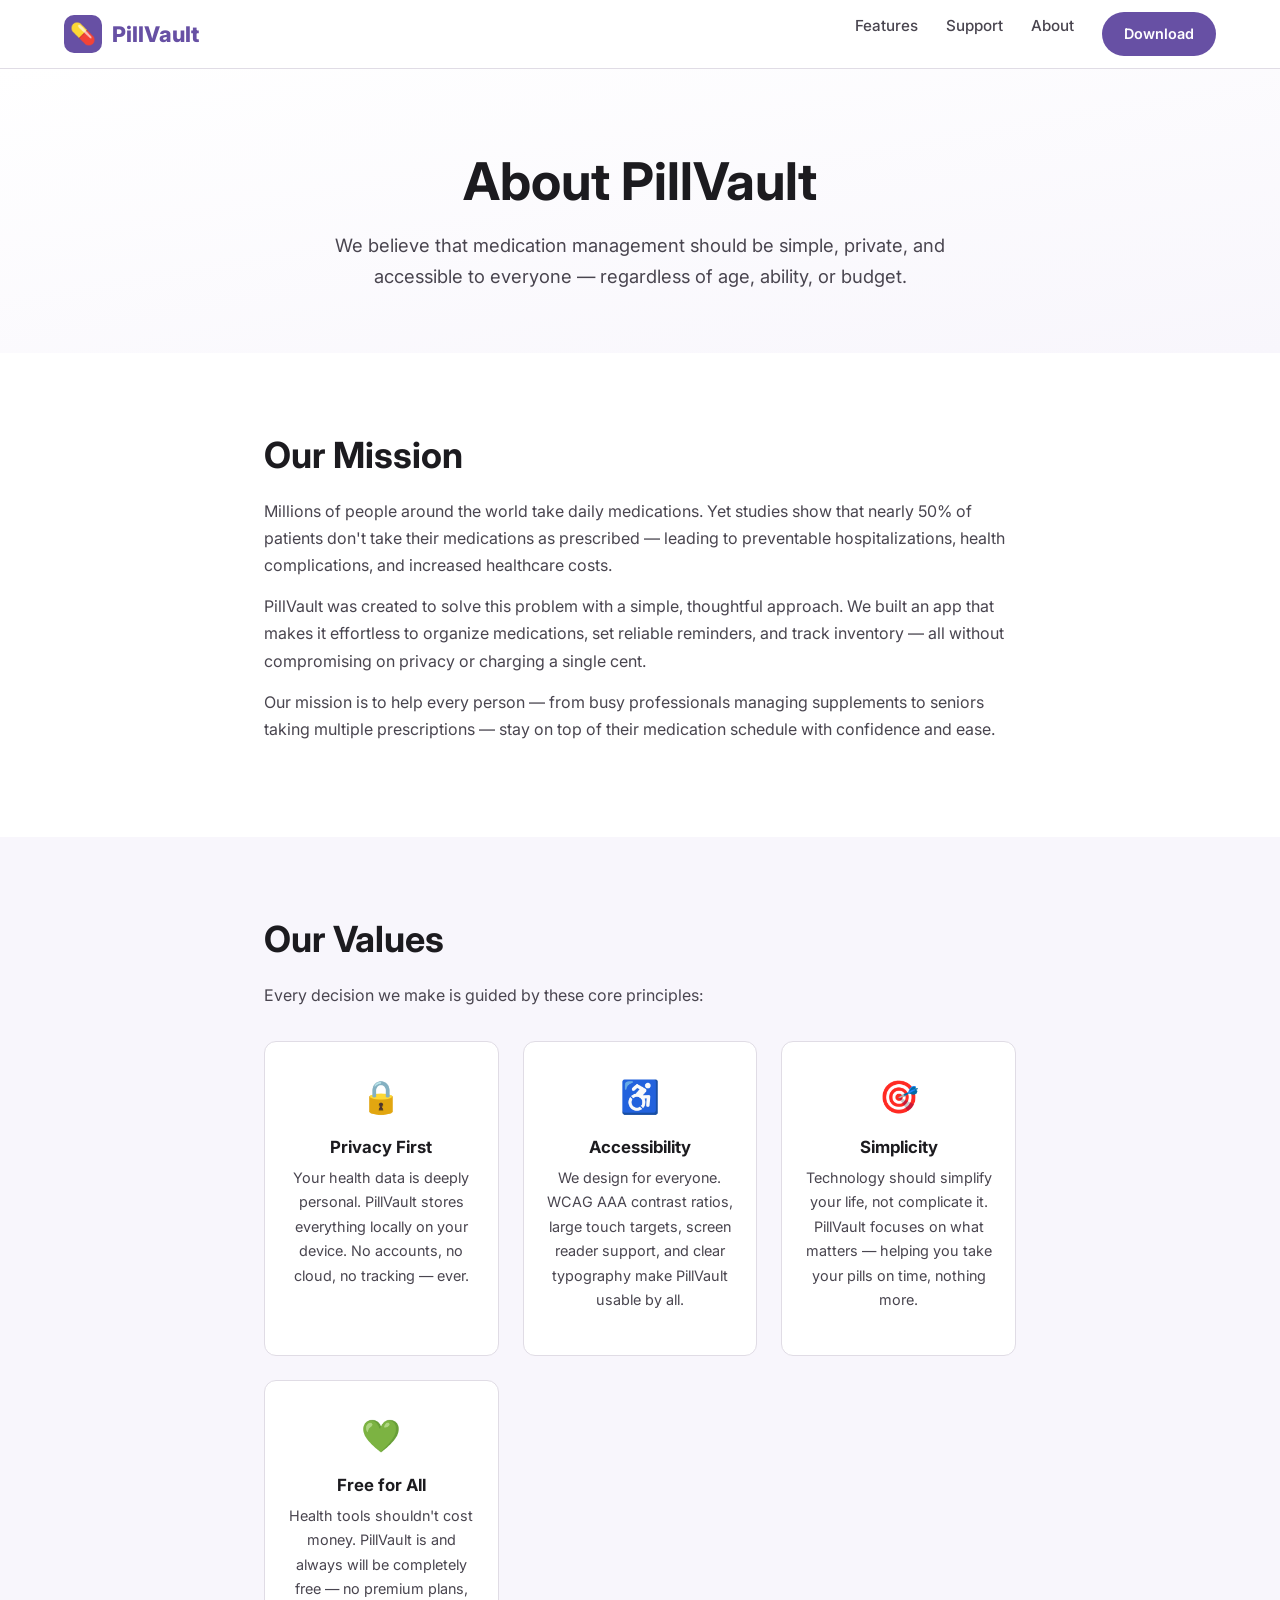
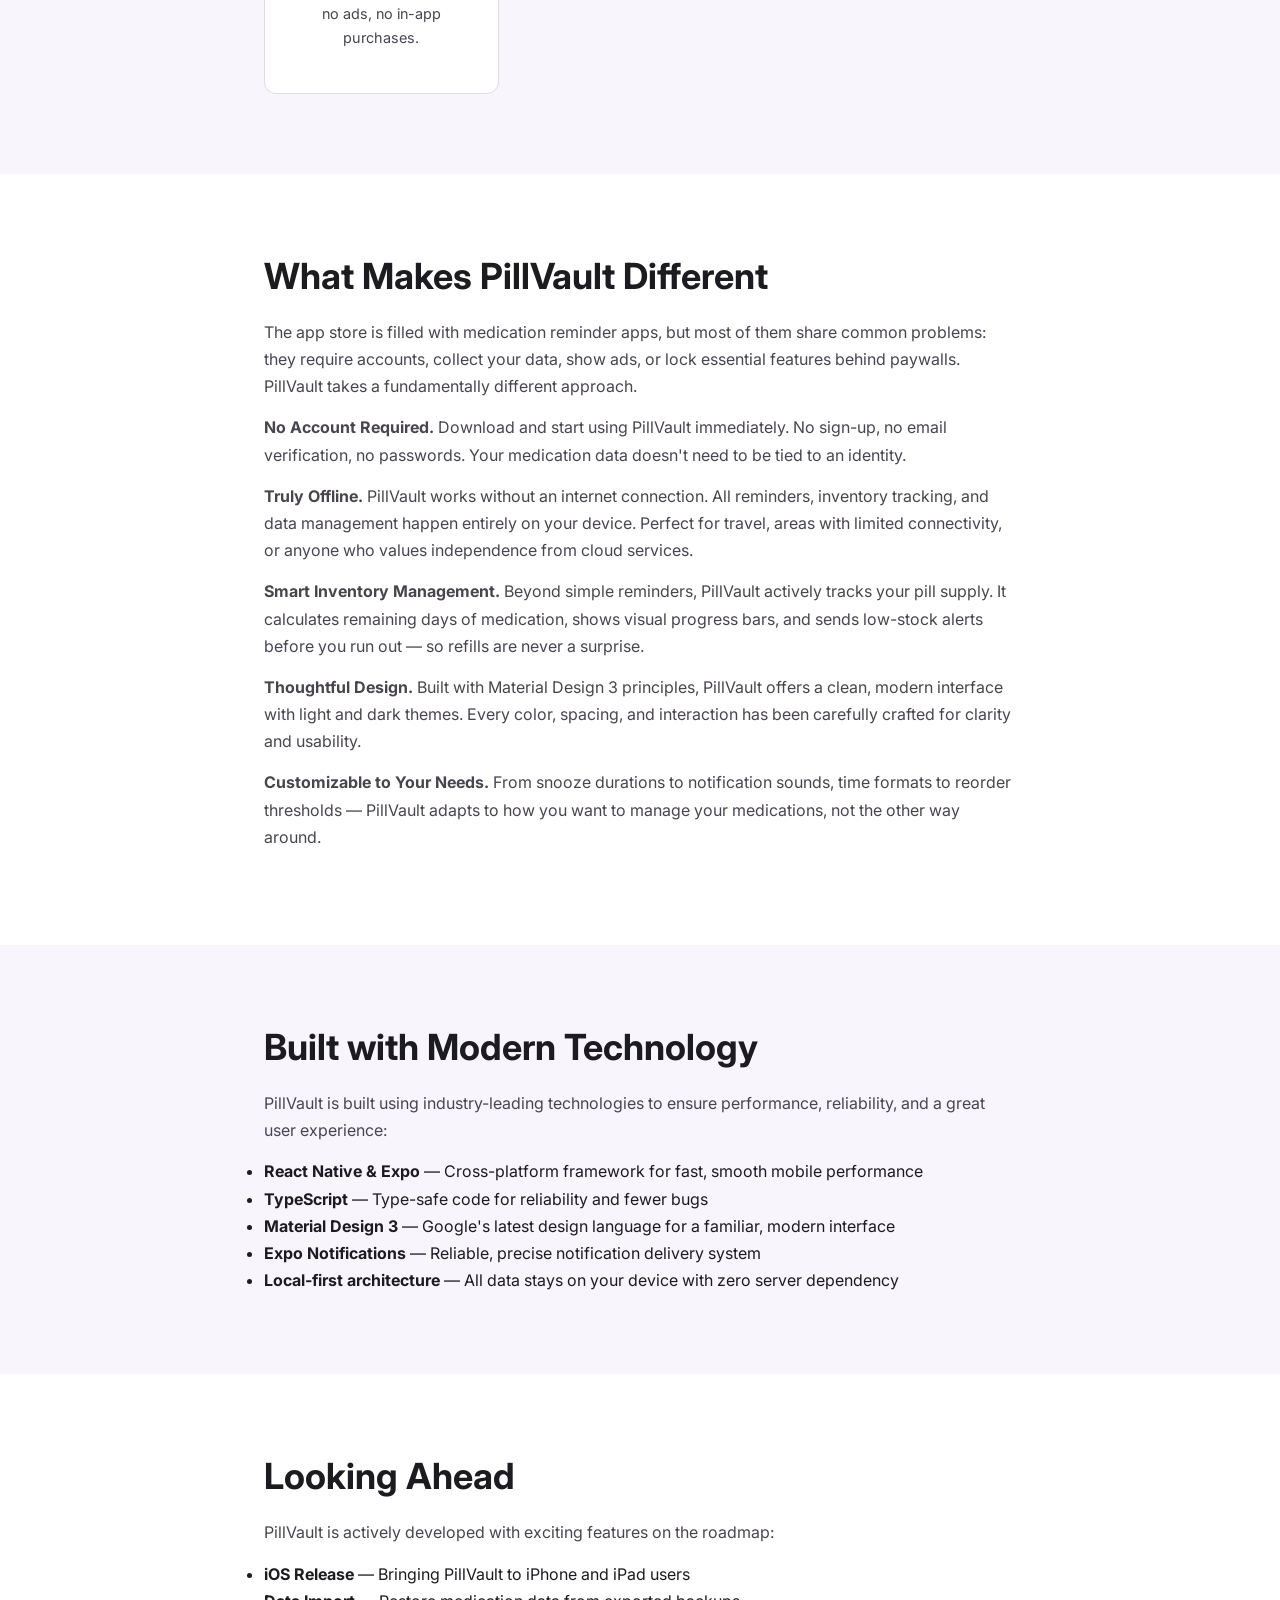
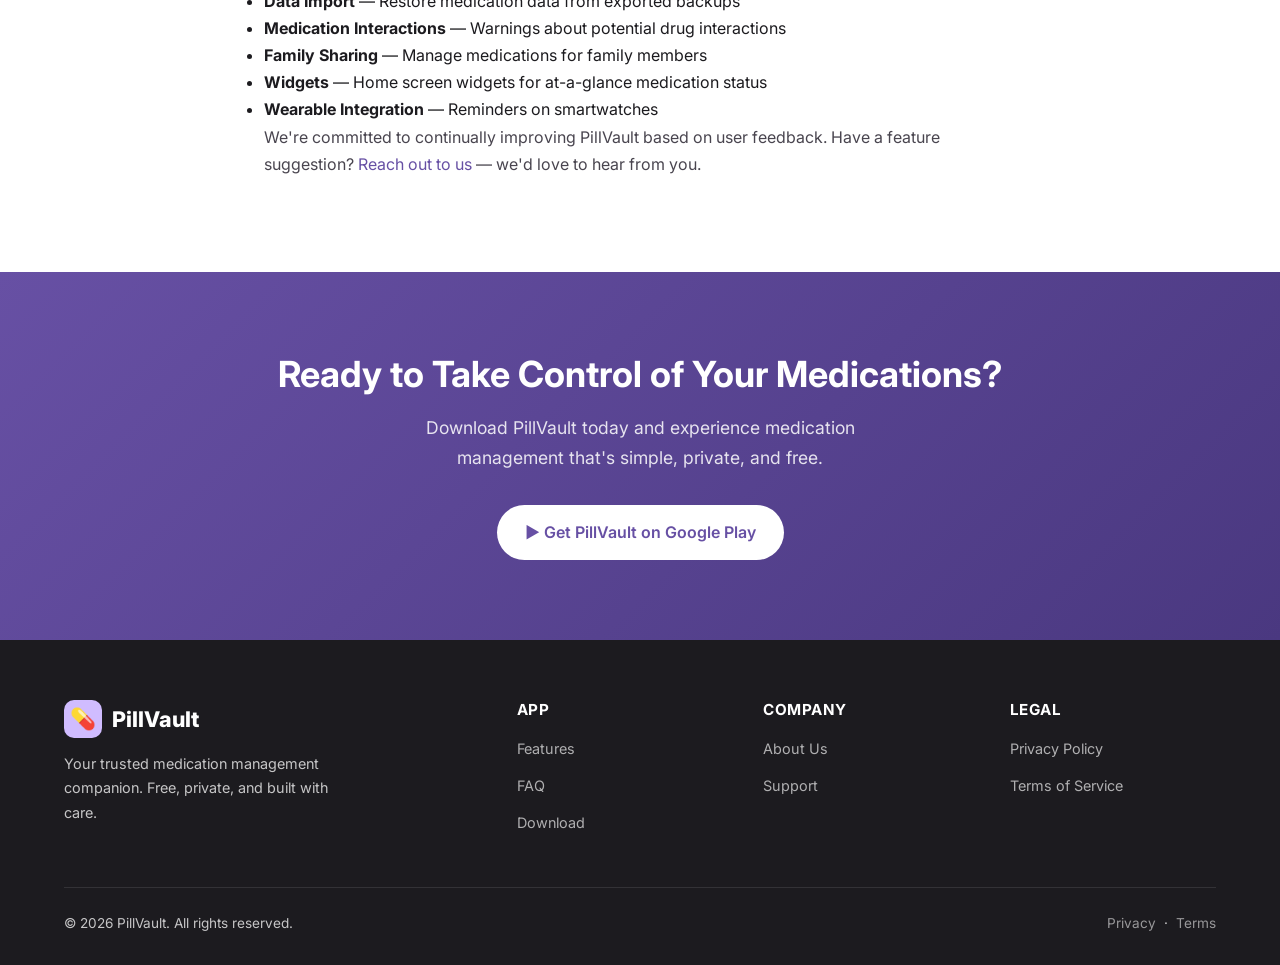
==== about.html @ a22668d8 "Add privacy policy, terms of service, and support pages; create sitemap and robots.txt for SEO" ====
<!doctype html>
<html lang="en">
  <head>
    <meta charset="UTF-8" />
    <meta name="viewport" content="width=device-width, initial-scale=1.0" />
    <title>About — PillVault</title>
    <meta
      name="description"
      content="Learn about PillVault — the free, privacy-first medication management app built to help everyone stay on top of their health. Our mission, values, and story."
    />
    <meta name="robots" content="index, follow" />
    <link rel="canonical" href="https://pillvault.app/about.html" />

    <meta property="og:type" content="website" />
    <meta property="og:title" content="About — PillVault" />
    <meta
      property="og:description"
      content="The story behind PillVault. Privacy-first, accessible medication management for everyone."
    />
    <meta property="og:url" content="https://pillvault.app/about.html" />

    <link rel="icon" type="image/svg+xml" href="assets/images/favicon.svg" />
    <link rel="preconnect" href="https://fonts.googleapis.com" />
    <link rel="preconnect" href="https://fonts.gstatic.com" crossorigin />
    <link
      href="https://fonts.googleapis.com/css2?family=Inter:wght@400;500;600;700;800&display=swap"
      rel="stylesheet"
    />
    <link rel="stylesheet" href="assets/style.css" />
  </head>
  <body>
    <!-- HEADER -->
    <header class="site-header">
      <div class="container header-inner">
        <a href="index.html" class="logo" aria-label="PillVault Home">
          <span class="logo-icon">💊</span> PillVault
        </a>
        <button
          class="mobile-toggle"
          aria-label="Toggle navigation"
          onclick="document.querySelector('nav').classList.toggle('open')"
        >
          ☰
        </button>
        <nav>
          <ul>
            <li><a href="index.html#features">Features</a></li>
            <li><a href="support.html">Support</a></li>
            <li><a href="about.html">About</a></li>
            <li>
              <a
                href="https://play.google.com/store/apps/details?id=com.pillvault.app"
                class="btn btn-primary"
                style="padding: 10px 22px; font-size: 0.9rem"
                >Download</a
              >
            </li>
          </ul>
        </nav>
      </div>
    </header>

    <!-- HERO -->
    <section class="about-hero">
      <div class="container">
        <h1>About PillVault</h1>
        <p>
          We believe that medication management should be simple, private, and
          accessible to everyone — regardless of age, ability, or budget.
        </p>
      </div>
    </section>

    <!-- MISSION -->
    <section class="about-section">
      <div class="container">
        <h2>Our Mission</h2>
        <p>
          Millions of people around the world take daily medications. Yet
          studies show that nearly 50% of patients don't take their medications
          as prescribed — leading to preventable hospitalizations, health
          complications, and increased healthcare costs.
        </p>
        <p>
          PillVault was created to solve this problem with a simple, thoughtful
          approach. We built an app that makes it effortless to organize
          medications, set reliable reminders, and track inventory — all without
          compromising on privacy or charging a single cent.
        </p>
        <p>
          Our mission is to help every person — from busy professionals managing
          supplements to seniors taking multiple prescriptions — stay on top of
          their medication schedule with confidence and ease.
        </p>
      </div>
    </section>

    <!-- VALUES -->
    <section class="about-section">
      <div class="container">
        <h2>Our Values</h2>
        <p>Every decision we make is guided by these core principles:</p>

        <div class="values-grid">
          <div class="value-card">
            <div class="icon">🔒</div>
            <h3>Privacy First</h3>
            <p>
              Your health data is deeply personal. PillVault stores everything
              locally on your device. No accounts, no cloud, no tracking — ever.
            </p>
          </div>

          <div class="value-card">
            <div class="icon">♿</div>
            <h3>Accessibility</h3>
            <p>
              We design for everyone. WCAG AAA contrast ratios, large touch
              targets, screen reader support, and clear typography make
              PillVault usable by all.
            </p>
          </div>

          <div class="value-card">
            <div class="icon">🎯</div>
            <h3>Simplicity</h3>
            <p>
              Technology should simplify your life, not complicate it. PillVault
              focuses on what matters — helping you take your pills on time,
              nothing more.
            </p>
          </div>

          <div class="value-card">
            <div class="icon">💚</div>
            <h3>Free for All</h3>
            <p>
              Health tools shouldn't cost money. PillVault is and always will be
              completely free — no premium plans, no ads, no in-app purchases.
            </p>
          </div>
        </div>
      </div>
    </section>

    <!-- FEATURES SUMMARY -->
    <section class="about-section">
      <div class="container">
        <h2>What Makes PillVault Different</h2>
        <p>
          The app store is filled with medication reminder apps, but most of
          them share common problems: they require accounts, collect your data,
          show ads, or lock essential features behind paywalls. PillVault takes
          a fundamentally different approach.
        </p>

        <p>
          <strong>No Account Required.</strong> Download and start using
          PillVault immediately. No sign-up, no email verification, no
          passwords. Your medication data doesn't need to be tied to an
          identity.
        </p>

        <p>
          <strong>Truly Offline.</strong> PillVault works without an internet
          connection. All reminders, inventory tracking, and data management
          happen entirely on your device. Perfect for travel, areas with limited
          connectivity, or anyone who values independence from cloud services.
        </p>

        <p>
          <strong>Smart Inventory Management.</strong> Beyond simple reminders,
          PillVault actively tracks your pill supply. It calculates remaining
          days of medication, shows visual progress bars, and sends low-stock
          alerts before you run out — so refills are never a surprise.
        </p>

        <p>
          <strong>Thoughtful Design.</strong> Built with Material Design 3
          principles, PillVault offers a clean, modern interface with light and
          dark themes. Every color, spacing, and interaction has been carefully
          crafted for clarity and usability.
        </p>

        <p>
          <strong>Customizable to Your Needs.</strong> From snooze durations to
          notification sounds, time formats to reorder thresholds — PillVault
          adapts to how you want to manage your medications, not the other way
          around.
        </p>
      </div>
    </section>

    <!-- TECHNOLOGY -->
    <section class="about-section">
      <div class="container">
        <h2>Built with Modern Technology</h2>
        <p>
          PillVault is built using industry-leading technologies to ensure
          performance, reliability, and a great user experience:
        </p>
        <ul>
          <li>
            <strong>React Native &amp; Expo</strong> — Cross-platform framework
            for fast, smooth mobile performance
          </li>
          <li>
            <strong>TypeScript</strong> — Type-safe code for reliability and
            fewer bugs
          </li>
          <li>
            <strong>Material Design 3</strong> — Google's latest design language
            for a familiar, modern interface
          </li>
          <li>
            <strong>Expo Notifications</strong> — Reliable, precise notification
            delivery system
          </li>
          <li>
            <strong>Local-first architecture</strong> — All data stays on your
            device with zero server dependency
          </li>
        </ul>
      </div>
    </section>

    <!-- LOOKING AHEAD -->
    <section class="about-section">
      <div class="container">
        <h2>Looking Ahead</h2>
        <p>
          PillVault is actively developed with exciting features on the roadmap:
        </p>
        <ul>
          <li>
            <strong>iOS Release</strong> — Bringing PillVault to iPhone and iPad
            users
          </li>
          <li>
            <strong>Data Import</strong> — Restore medication data from exported
            backups
          </li>
          <li>
            <strong>Medication Interactions</strong> — Warnings about potential
            drug interactions
          </li>
          <li>
            <strong>Family Sharing</strong> — Manage medications for family
            members
          </li>
          <li>
            <strong>Widgets</strong> — Home screen widgets for at-a-glance
            medication status
          </li>
          <li>
            <strong>Wearable Integration</strong> — Reminders on smartwatches
          </li>
        </ul>
        <p>
          We're committed to continually improving PillVault based on user
          feedback. Have a feature suggestion?
          <a href="support.html">Reach out to us</a> — we'd love to hear from
          you.
        </p>
      </div>
    </section>

    <!-- CTA -->
    <section class="cta">
      <div class="container">
        <h2>Ready to Take Control of Your Medications?</h2>
        <p>
          Download PillVault today and experience medication management that's
          simple, private, and free.
        </p>
        <a
          href="https://play.google.com/store/apps/details?id=com.pillvault.app"
          class="btn btn-white"
        >
          ▶ Get PillVault on Google Play
        </a>
      </div>
    </section>

    <!-- FOOTER -->
    <footer class="site-footer">
      <div class="container">
        <div class="footer-grid">
          <div class="footer-brand">
            <div class="logo"><span class="logo-icon">💊</span> PillVault</div>
            <p>
              Your trusted medication management companion. Free, private, and
              built with care.
            </p>
          </div>
          <div class="footer-col">
            <h4>App</h4>
            <ul>
              <li><a href="index.html#features">Features</a></li>
              <li><a href="index.html#faq">FAQ</a></li>
              <li>
                <a
                  href="https://play.google.com/store/apps/details?id=com.pillvault.app"
                  >Download</a
                >
              </li>
            </ul>
          </div>
          <div class="footer-col">
            <h4>Company</h4>
            <ul>
              <li><a href="about.html">About Us</a></li>
              <li><a href="support.html">Support</a></li>
            </ul>
          </div>
          <div class="footer-col">
            <h4>Legal</h4>
            <ul>
              <li><a href="privacy-policy.html">Privacy Policy</a></li>
              <li><a href="terms-of-service.html">Terms of Service</a></li>
            </ul>
          </div>
        </div>
        <div class="footer-bottom">
          <span>&copy; 2026 PillVault. All rights reserved.</span>
          <span>
            <a href="privacy-policy.html">Privacy</a> &nbsp;·&nbsp;
            <a href="terms-of-service.html">Terms</a>
          </span>
        </div>
      </div>
    </footer>
  </body>
</html>
---- assets/style.css ----
/* ============================================================
   PillVault Website — Stylesheet
   Brand color: #6750a4 (Material Design 3 Purple)
   ============================================================ */

/* ---------- Reset & Base ---------- */
*,
*::before,
*::after {
  box-sizing: border-box;
  margin: 0;
  padding: 0;
}

:root {
  --primary: #6750a4;
  --primary-light: #d0bcff;
  --primary-dark: #4a3880;
  --accent: #e8f5e9;
  --success: #1b5e20;
  --warning: #664900;
  --error: #93000a;
  --bg: #ffffff;
  --bg-alt: #f8f6fc;
  --bg-dark: #1c1b1f;
  --text: #1c1b1f;
  --text-light: #49454f;
  --text-lighter: #79747e;
  --border: #e0dce5;
  --shadow: 0 2px 12px rgba(0, 0, 0, 0.08);
  --shadow-lg: 0 8px 32px rgba(0, 0, 0, 0.12);
  --radius: 12px;
  --radius-lg: 20px;
  --max-width: 1200px;
  --transition: 0.25s ease;
}

html {
  scroll-behavior: smooth;
  font-size: 16px;
}

body {
  font-family:
    "Inter",
    -apple-system,
    BlinkMacSystemFont,
    "Segoe UI",
    Roboto,
    Oxygen,
    Ubuntu,
    sans-serif;
  color: var(--text);
  background: var(--bg);
  line-height: 1.7;
  -webkit-font-smoothing: antialiased;
}

img {
  max-width: 100%;
  height: auto;
  display: block;
}
a {
  color: var(--primary);
  text-decoration: none;
  transition: color var(--transition);
}
a:hover {
  color: var(--primary-dark);
}

h1,
h2,
h3,
h4 {
  line-height: 1.25;
  font-weight: 700;
}
h1 {
  font-size: clamp(2rem, 5vw, 3.25rem);
}
h2 {
  font-size: clamp(1.5rem, 3.5vw, 2.25rem);
}
h3 {
  font-size: 1.35rem;
}

.container {
  max-width: var(--max-width);
  margin: 0 auto;
  padding: 0 24px;
}

/* ---------- Header ---------- */
.site-header {
  position: sticky;
  top: 0;
  z-index: 100;
  background: rgba(255, 255, 255, 0.92);
  backdrop-filter: blur(12px);
  border-bottom: 1px solid var(--border);
}

.header-inner {
  display: flex;
  align-items: center;
  justify-content: space-between;
  height: 68px;
}

.logo {
  display: flex;
  align-items: center;
  gap: 10px;
  font-size: 1.35rem;
  font-weight: 800;
  color: var(--primary);
}

.logo-icon {
  width: 38px;
  height: 38px;
  background: var(--primary);
  color: #fff;
  border-radius: 10px;
  display: flex;
  align-items: center;
  justify-content: center;
  font-size: 1.3rem;
}

nav ul {
  list-style: none;
  display: flex;
  gap: 28px;
}

nav a {
  color: var(--text-light);
  font-weight: 500;
  font-size: 0.95rem;
  position: relative;
}

nav a::after {
  content: "";
  position: absolute;
  bottom: -4px;
  left: 0;
  width: 0;
  height: 2px;
  background: var(--primary);
  transition: width var(--transition);
}

nav a:hover {
  color: var(--primary);
}
nav a:hover::after {
  width: 100%;
}

.mobile-toggle {
  display: none;
  background: none;
  border: none;
  font-size: 1.6rem;
  color: var(--text);
  cursor: pointer;
}

/* ---------- Hero Section ---------- */
.hero {
  padding: 80px 0 60px;
  background: linear-gradient(
    170deg,
    var(--bg) 0%,
    var(--bg-alt) 50%,
    var(--accent) 100%
  );
}

.hero-grid {
  display: grid;
  grid-template-columns: 1fr 1fr;
  gap: 60px;
  align-items: center;
}

.hero-content {
  max-width: 560px;
}

.hero-badge {
  display: inline-block;
  background: var(--primary-light);
  color: var(--primary-dark);
  padding: 6px 16px;
  border-radius: 20px;
  font-size: 0.85rem;
  font-weight: 600;
  margin-bottom: 20px;
}

.hero h1 {
  margin-bottom: 20px;
}
.hero h1 span {
  color: var(--primary);
}

.hero-desc {
  font-size: 1.15rem;
  color: var(--text-light);
  margin-bottom: 32px;
  max-width: 480px;
}

.hero-actions {
  display: flex;
  gap: 16px;
  flex-wrap: wrap;
  align-items: center;
}

.btn {
  display: inline-flex;
  align-items: center;
  gap: 8px;
  padding: 14px 28px;
  border-radius: 28px;
  font-weight: 600;
  font-size: 1rem;
  transition: all var(--transition);
  border: none;
  cursor: pointer;
}

.btn-primary {
  background: var(--primary);
  color: #fff;
}
.btn-primary:hover {
  background: var(--primary-dark);
  color: #fff;
  transform: translateY(-2px);
  box-shadow: var(--shadow-lg);
}

.btn-outline {
  border: 2px solid var(--primary);
  color: var(--primary);
  background: transparent;
}
.btn-outline:hover {
  background: var(--primary);
  color: #fff;
  transform: translateY(-2px);
}

.hero-stats {
  display: flex;
  gap: 40px;
  margin-top: 40px;
  padding-top: 32px;
  border-top: 1px solid var(--border);
}

.stat strong {
  display: block;
  font-size: 1.6rem;
  color: var(--primary);
}
.stat span {
  font-size: 0.88rem;
  color: var(--text-lighter);
}

.hero-visual {
  display: flex;
  justify-content: center;
  align-items: center;
}

.phone-mockup {
  width: 300px;
  height: 600px;
  background: var(--bg);
  border-radius: 36px;
  box-shadow:
    var(--shadow-lg),
    0 0 0 6px #333;
  overflow: hidden;
  position: relative;
}

.phone-screen {
  width: 100%;
  height: 100%;
  background: linear-gradient(
    135deg,
    var(--primary-light) 0%,
    var(--accent) 100%
  );
  display: flex;
  flex-direction: column;
  align-items: center;
  justify-content: center;
  padding: 40px 20px;
  text-align: center;
}

.phone-screen .app-icon-large {
  width: 80px;
  height: 80px;
  background: var(--primary);
  border-radius: 20px;
  display: flex;
  align-items: center;
  justify-content: center;
  font-size: 2.4rem;
  margin-bottom: 16px;
  box-shadow: 0 4px 16px rgba(103, 80, 164, 0.3);
}

.phone-screen h3 {
  color: var(--primary-dark);
  font-size: 1.4rem;
  margin-bottom: 8px;
}

.phone-screen p {
  color: var(--text-light);
  font-size: 0.9rem;
}

.mock-card {
  background: #fff;
  border-radius: 12px;
  padding: 14px 18px;
  margin-top: 16px;
  width: 100%;
  box-shadow: 0 2px 8px rgba(0, 0, 0, 0.06);
  display: flex;
  align-items: center;
  gap: 12px;
  text-align: left;
}

.mock-card .dot {
  width: 10px;
  height: 10px;
  border-radius: 50%;
}
.dot-green {
  background: #1b5e20;
}
.dot-orange {
  background: #e65100;
}
.dot-blue {
  background: var(--primary);
}

.mock-card span {
  font-size: 0.82rem;
  color: var(--text);
  font-weight: 500;
}

/* ---------- Features Section ---------- */
.features {
  padding: 100px 0;
}

.section-header {
  text-align: center;
  max-width: 640px;
  margin: 0 auto 60px;
}

.section-label {
  display: inline-block;
  background: var(--primary-light);
  color: var(--primary-dark);
  padding: 4px 14px;
  border-radius: 16px;
  font-size: 0.82rem;
  font-weight: 600;
  margin-bottom: 12px;
  text-transform: uppercase;
  letter-spacing: 0.5px;
}

.section-header p {
  color: var(--text-light);
  font-size: 1.05rem;
  margin-top: 12px;
}

.features-grid {
  display: grid;
  grid-template-columns: repeat(auto-fit, minmax(280px, 1fr));
  gap: 28px;
}

.feature-card {
  background: var(--bg);
  border: 1px solid var(--border);
  border-radius: var(--radius-lg);
  padding: 32px 28px;
  transition: all var(--transition);
}

.feature-card:hover {
  transform: translateY(-4px);
  box-shadow: var(--shadow-lg);
  border-color: var(--primary-light);
}

.feature-icon {
  width: 56px;
  height: 56px;
  border-radius: 14px;
  display: flex;
  align-items: center;
  justify-content: center;
  font-size: 1.6rem;
  margin-bottom: 18px;
}

.icon-purple {
  background: #f3effb;
}
.icon-green {
  background: #e8f5e9;
}
.icon-orange {
  background: #fff3e0;
}
.icon-blue {
  background: #e3f2fd;
}
.icon-red {
  background: #fce4ec;
}
.icon-teal {
  background: #e0f2f1;
}

.feature-card h3 {
  margin-bottom: 10px;
}
.feature-card p {
  color: var(--text-light);
  font-size: 0.95rem;
}

/* ---------- How It Works ---------- */
.how-it-works {
  padding: 100px 0;
  background: var(--bg-alt);
}

.steps {
  display: grid;
  grid-template-columns: repeat(auto-fit, minmax(220px, 1fr));
  gap: 36px;
  counter-reset: step;
}

.step {
  text-align: center;
  position: relative;
}

.step-number {
  width: 52px;
  height: 52px;
  background: var(--primary);
  color: #fff;
  border-radius: 50%;
  display: inline-flex;
  align-items: center;
  justify-content: center;
  font-size: 1.4rem;
  font-weight: 700;
  margin-bottom: 18px;
}

.step h3 {
  margin-bottom: 8px;
}
.step p {
  color: var(--text-light);
  font-size: 0.93rem;
}

/* ---------- Benefits / Why ---------- */
.benefits {
  padding: 100px 0;
}

.benefits-grid {
  display: grid;
  grid-template-columns: repeat(auto-fit, minmax(260px, 1fr));
  gap: 28px;
}

.benefit-card {
  display: flex;
  gap: 16px;
  padding: 24px;
  border-radius: var(--radius);
  background: var(--bg-alt);
  transition: background var(--transition);
}

.benefit-card:hover {
  background: #f0ecf8;
}

.benefit-icon {
  font-size: 1.8rem;
  flex-shrink: 0;
  line-height: 1;
}

.benefit-card h3 {
  margin-bottom: 6px;
  font-size: 1.1rem;
}
.benefit-card p {
  color: var(--text-light);
  font-size: 0.92rem;
}

/* ---------- CTA Section ---------- */
.cta {
  padding: 80px 0;
  background: linear-gradient(
    135deg,
    var(--primary) 0%,
    var(--primary-dark) 100%
  );
  color: #fff;
  text-align: center;
}

.cta h2 {
  color: #fff;
  margin-bottom: 16px;
}
.cta p {
  color: rgba(255, 255, 255, 0.85);
  font-size: 1.1rem;
  margin-bottom: 32px;
  max-width: 520px;
  margin-left: auto;
  margin-right: auto;
}

.btn-white {
  background: #fff;
  color: var(--primary);
}
.btn-white:hover {
  background: #f0ecf8;
  color: var(--primary-dark);
  transform: translateY(-2px);
  box-shadow: var(--shadow-lg);
}

/* ---------- FAQ ---------- */
.faq {
  padding: 100px 0;
}

.faq-list {
  max-width: 760px;
  margin: 0 auto;
}

.faq-item {
  border-bottom: 1px solid var(--border);
  padding: 24px 0;
}

.faq-item summary {
  cursor: pointer;
  font-weight: 600;
  font-size: 1.05rem;
  list-style: none;
  display: flex;
  justify-content: space-between;
  align-items: center;
}

.faq-item summary::after {
  content: "+";
  font-size: 1.4rem;
  color: var(--primary);
  transition: transform var(--transition);
}

.faq-item[open] summary::after {
  content: "−";
}

.faq-item p {
  margin-top: 12px;
  color: var(--text-light);
  font-size: 0.95rem;
  padding-right: 40px;
}

/* ---------- Footer ---------- */
.site-footer {
  background: var(--bg-dark);
  color: rgba(255, 255, 255, 0.75);
  padding: 60px 0 30px;
}

.footer-grid {
  display: grid;
  grid-template-columns: 2fr 1fr 1fr 1fr;
  gap: 40px;
  margin-bottom: 40px;
}

.footer-brand .logo {
  color: #fff;
  margin-bottom: 14px;
}
.footer-brand .logo .logo-icon {
  background: var(--primary-light);
  color: var(--primary-dark);
}
.footer-brand p {
  font-size: 0.9rem;
  max-width: 280px;
}

.footer-col h4 {
  color: #fff;
  font-size: 0.95rem;
  margin-bottom: 16px;
  text-transform: uppercase;
  letter-spacing: 0.5px;
}

.footer-col ul {
  list-style: none;
}
.footer-col li {
  margin-bottom: 10px;
}
.footer-col a {
  color: rgba(255, 255, 255, 0.65);
  font-size: 0.9rem;
}
.footer-col a:hover {
  color: #fff;
}

.footer-bottom {
  border-top: 1px solid rgba(255, 255, 255, 0.1);
  padding-top: 24px;
  display: flex;
  justify-content: space-between;
  align-items: center;
  font-size: 0.85rem;
}

.footer-bottom a {
  color: rgba(255, 255, 255, 0.55);
}
.footer-bottom a:hover {
  color: #fff;
}

/* ---------- Legal Pages ---------- */
.legal-page {
  padding: 60px 0 100px;
}

.legal-page .container {
  max-width: 800px;
}

.legal-page h1 {
  margin-bottom: 8px;
}

.legal-updated {
  color: var(--text-lighter);
  font-size: 0.9rem;
  margin-bottom: 40px;
}

.legal-page h2 {
  font-size: 1.4rem;
  margin-top: 40px;
  margin-bottom: 12px;
  color: var(--primary-dark);
}

.legal-page h3 {
  font-size: 1.15rem;
  margin-top: 28px;
  margin-bottom: 8px;
}

.legal-page p,
.legal-page li {
  color: var(--text-light);
  margin-bottom: 12px;
}

.legal-page ul,
.legal-page ol {
  padding-left: 24px;
  margin-bottom: 16px;
}

.legal-page ul li {
  list-style: disc;
}

/* ---------- Support Page ---------- */
.support-hero {
  padding: 60px 0 40px;
  background: var(--bg-alt);
  text-align: center;
}

.support-hero p {
  color: var(--text-light);
  font-size: 1.1rem;
  margin-top: 12px;
  max-width: 520px;
  margin-left: auto;
  margin-right: auto;
}

.support-content {
  padding: 60px 0 100px;
}

.support-grid {
  display: grid;
  grid-template-columns: repeat(auto-fit, minmax(300px, 1fr));
  gap: 32px;
  margin-bottom: 60px;
}

.support-card {
  background: var(--bg);
  border: 1px solid var(--border);
  border-radius: var(--radius-lg);
  padding: 36px 28px;
  text-align: center;
  transition: all var(--transition);
}

.support-card:hover {
  transform: translateY(-4px);
  box-shadow: var(--shadow-lg);
}

.support-card .card-icon {
  font-size: 2.4rem;
  margin-bottom: 16px;
}

.support-card h3 {
  margin-bottom: 10px;
}
.support-card p {
  color: var(--text-light);
  font-size: 0.93rem;
  margin-bottom: 18px;
}

/* ---------- About Page ---------- */
.about-hero {
  padding: 80px 0 60px;
  background: linear-gradient(170deg, var(--bg) 0%, var(--bg-alt) 100%);
  text-align: center;
}

.about-hero p {
  color: var(--text-light);
  font-size: 1.15rem;
  max-width: 640px;
  margin: 16px auto 0;
}

.about-section {
  padding: 80px 0;
}
.about-section:nth-child(even) {
  background: var(--bg-alt);
}

.about-section .container {
  max-width: 800px;
}

.about-section h2 {
  margin-bottom: 20px;
}
.about-section p {
  color: var(--text-light);
  margin-bottom: 14px;
}

.values-grid {
  display: grid;
  grid-template-columns: repeat(auto-fit, minmax(220px, 1fr));
  gap: 24px;
  margin-top: 32px;
}

.value-card {
  text-align: center;
  padding: 28px 20px;
  background: var(--bg);
  border-radius: var(--radius);
  border: 1px solid var(--border);
}

.value-card .icon {
  font-size: 2rem;
  margin-bottom: 12px;
}
.value-card h3 {
  margin-bottom: 8px;
  font-size: 1.05rem;
}
.value-card p {
  font-size: 0.9rem;
}

/* ---------- Responsive ---------- */
@media (max-width: 900px) {
  .hero-grid {
    grid-template-columns: 1fr;
    text-align: center;
  }
  .hero-content {
    max-width: 100%;
  }
  .hero-desc {
    max-width: 100%;
    margin-left: auto;
    margin-right: auto;
  }
  .hero-actions {
    justify-content: center;
  }
  .hero-stats {
    justify-content: center;
  }
  .hero-visual {
    display: none;
  }
  .footer-grid {
    grid-template-columns: 1fr 1fr;
  }
}

@media (max-width: 640px) {
  .header-inner nav {
    display: none;
  }
  .mobile-toggle {
    display: block;
  }

  .header-inner nav.open {
    display: flex;
    position: absolute;
    top: 68px;
    left: 0;
    right: 0;
    background: #fff;
    border-bottom: 1px solid var(--border);
    padding: 20px;
    box-shadow: var(--shadow);
  }

  .header-inner nav.open ul {
    flex-direction: column;
    gap: 16px;
    width: 100%;
  }

  .hero {
    padding: 40px 0;
  }
  .features,
  .how-it-works,
  .benefits,
  .faq {
    padding: 60px 0;
  }
  .footer-grid {
    grid-template-columns: 1fr;
  }
  .footer-bottom {
    flex-direction: column;
    gap: 12px;
    text-align: center;
  }
  .steps {
    grid-template-columns: 1fr;
  }
}

/* ---------- Accessibility ---------- */
:focus-visible {
  outline: 3px solid var(--primary);
  outline-offset: 2px;
}

@media (prefers-reduced-motion: reduce) {
  *,
  *::before,
  *::after {
    transition-duration: 0.01ms !important;
    animation-duration: 0.01ms !important;
  }
}

/* ---------- Print ---------- */
@media print {
  .site-header,
  .cta,
  .site-footer,
  .hero-visual {
    display: none;
  }
  body {
    color: #000;
    background: #fff;
  }
}
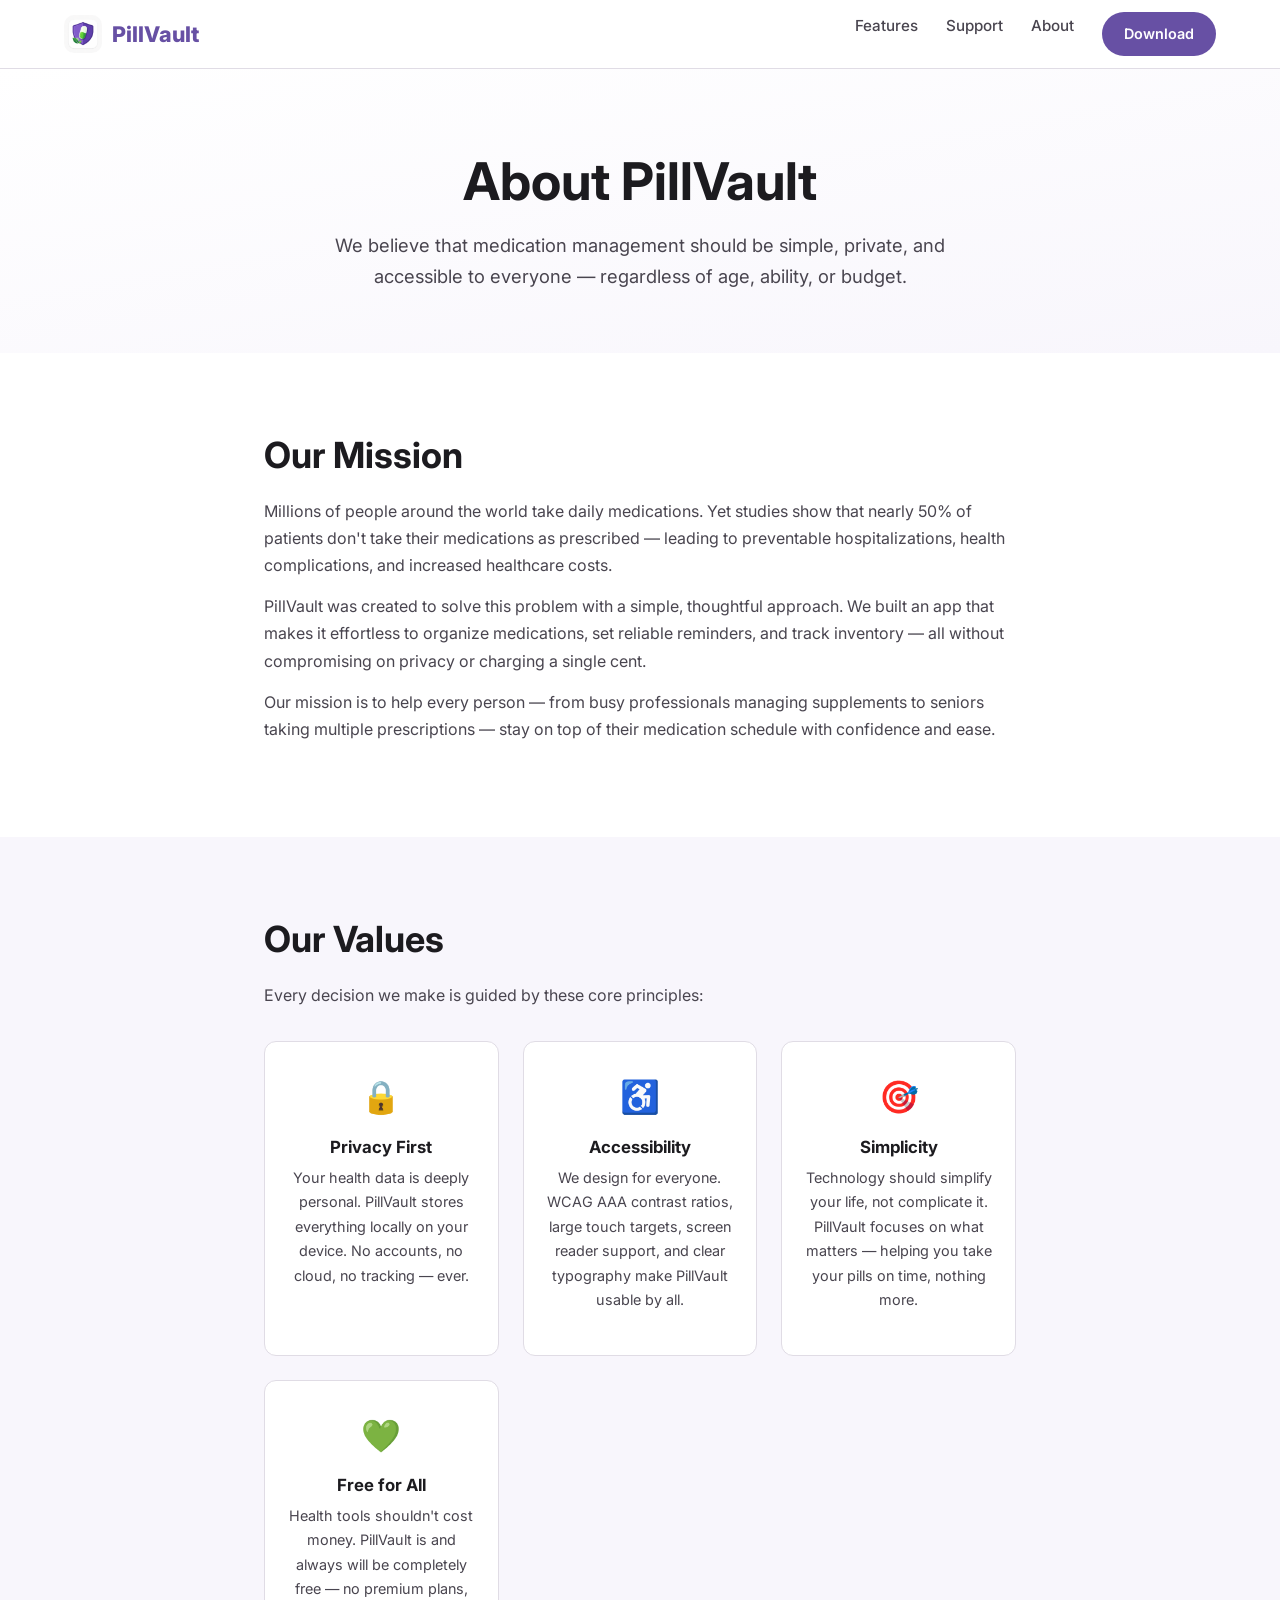
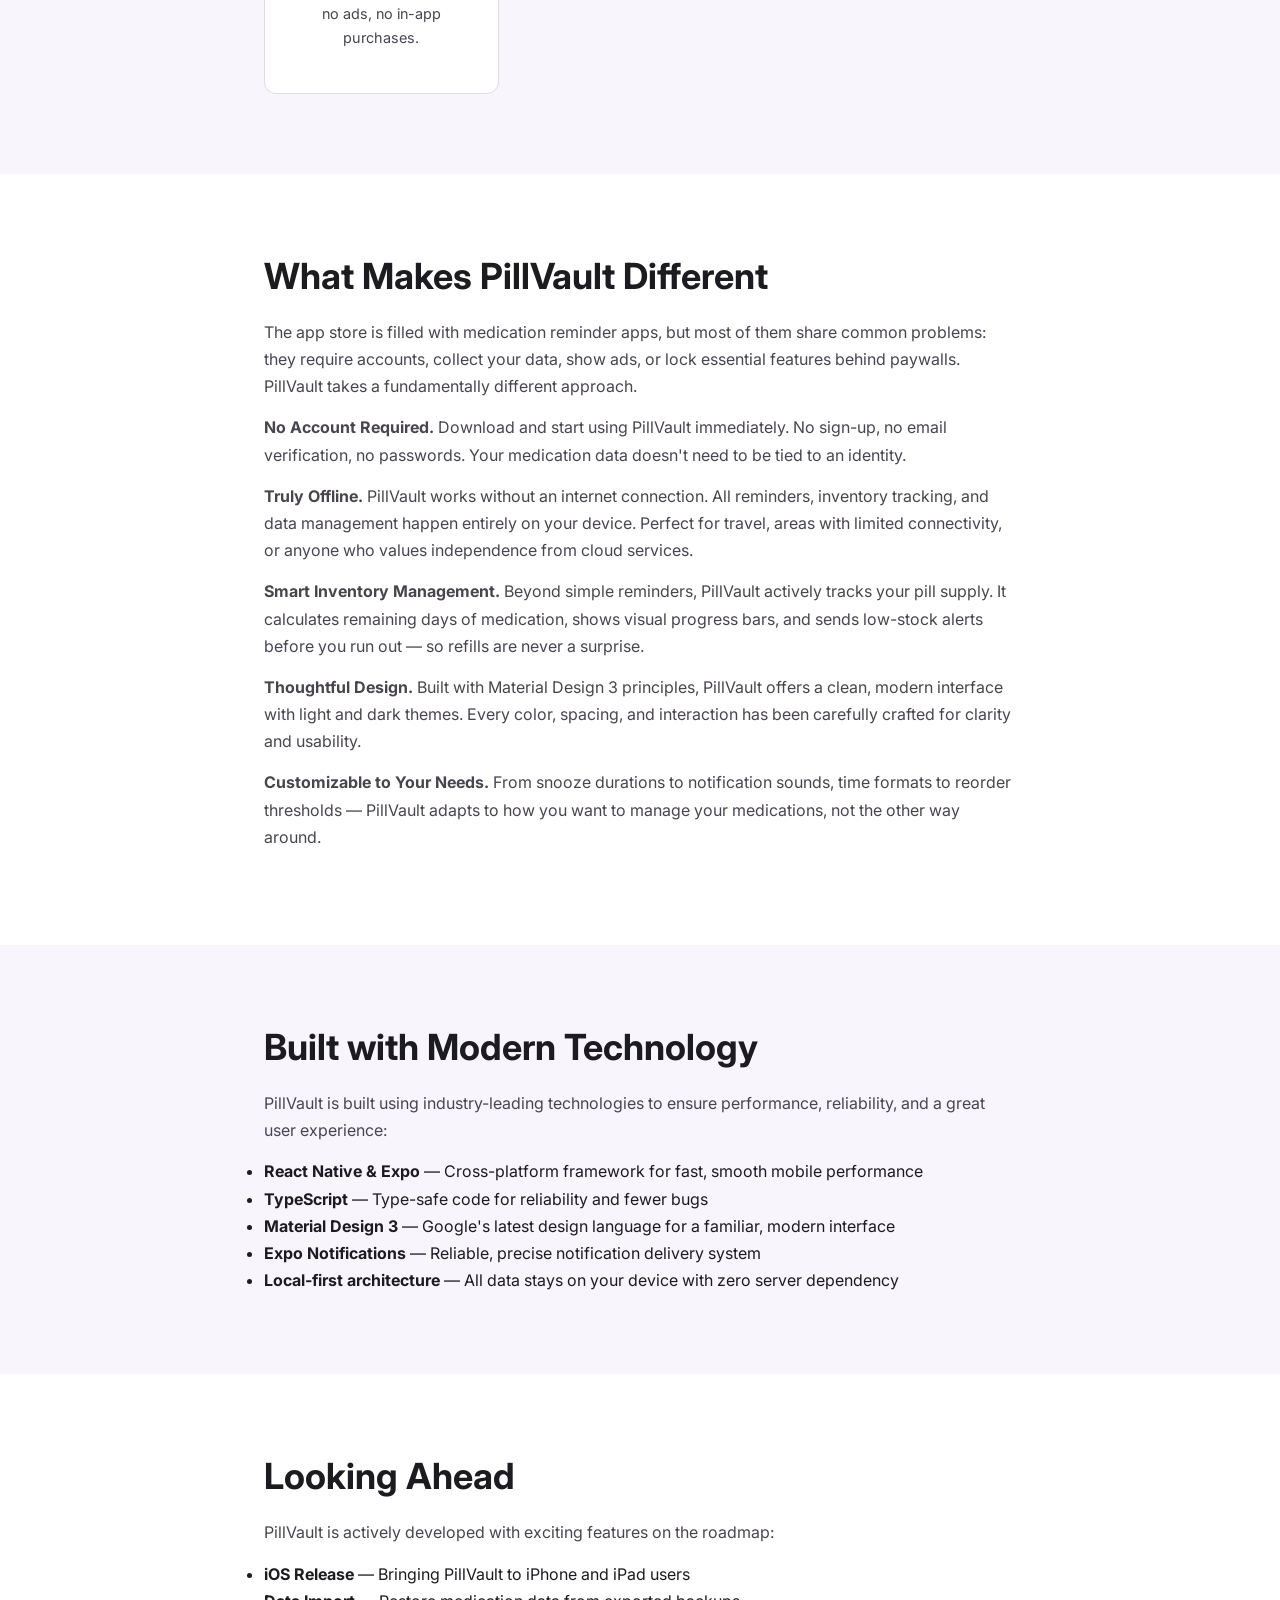
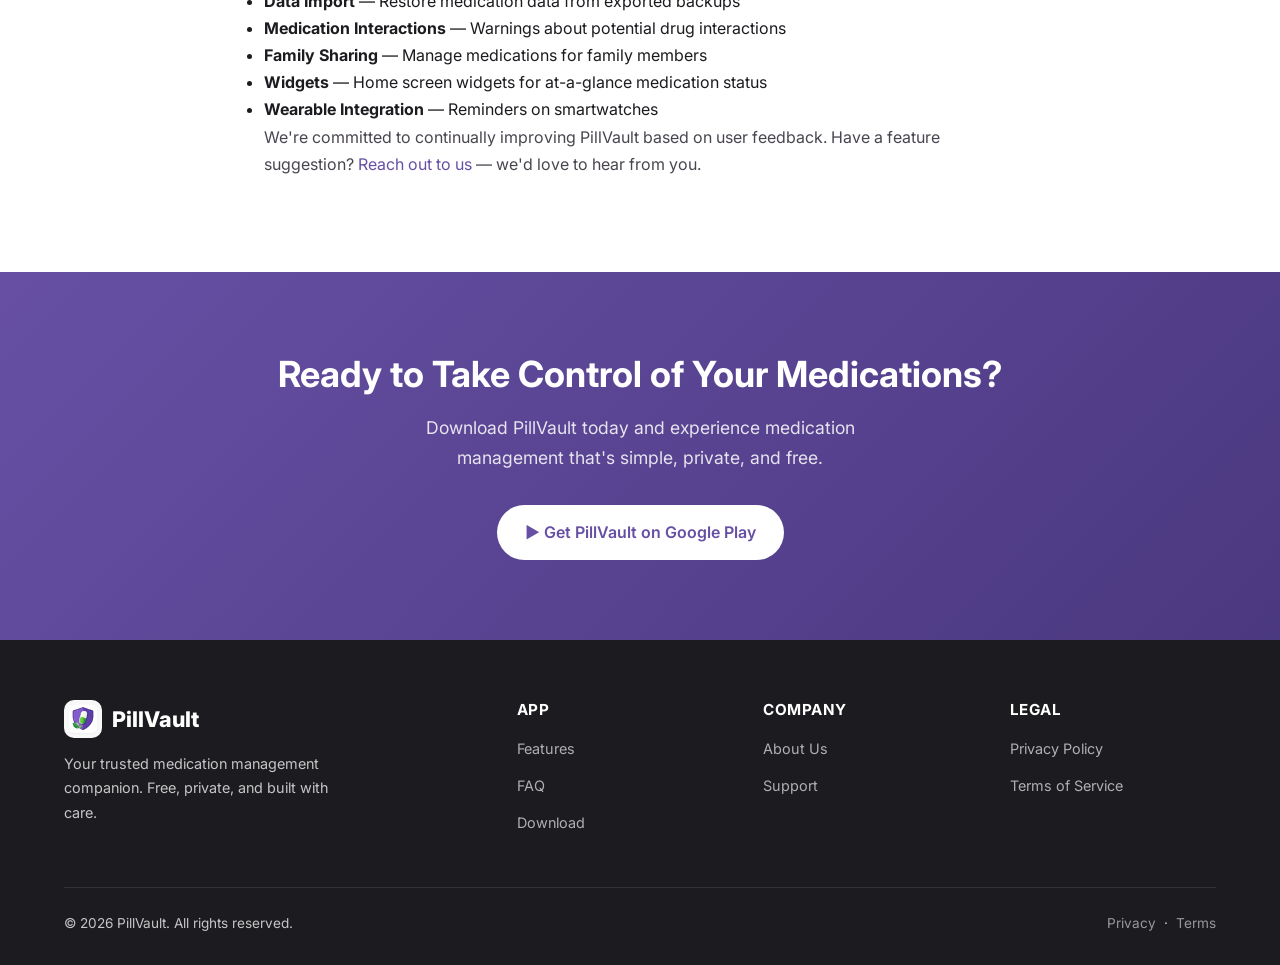
==== commit 96679714: "Update favicon and logo images; add new adaptive and empty state images" ====
--- a/about.html
+++ b/about.html
@@ -19,7 +19,7 @@
     />
     <meta property="og:url" content="https://pillvault.app/about.html" />
 
-    <link rel="icon" type="image/svg+xml" href="assets/images/favicon.svg" />
+    <link rel="icon" type="image/png" href="assets/images/favicon.png" />
     <link rel="preconnect" href="https://fonts.googleapis.com" />
     <link rel="preconnect" href="https://fonts.gstatic.com" crossorigin />
     <link
@@ -33,7 +33,8 @@
     <header class="site-header">
       <div class="container header-inner">
         <a href="index.html" class="logo" aria-label="PillVault Home">
-          <span class="logo-icon">💊</span> PillVault
+          <img src="assets/images/icon.png" alt="PillVault" class="logo-img" />
+          PillVault
         </a>
         <button
           class="mobile-toggle"
@@ -287,7 +288,14 @@
       <div class="container">
         <div class="footer-grid">
           <div class="footer-brand">
-            <div class="logo"><span class="logo-icon">💊</span> PillVault</div>
+            <div class="logo">
+              <img
+                src="assets/images/icon.png"
+                alt="PillVault"
+                class="logo-img"
+              />
+              PillVault
+            </div>
             <p>
               Your trusted medication management companion. Free, private, and
               built with care.
--- a/assets/style.css
+++ b/assets/style.css
@@ -131,6 +131,13 @@
   font-size: 1.3rem;
 }
 
+.logo-img {
+  width: 38px;
+  height: 38px;
+  border-radius: 10px;
+  object-fit: contain;
+}
+
 nav ul {
   list-style: none;
   display: flex;
@@ -315,12 +322,8 @@
 .phone-screen .app-icon-large {
   width: 80px;
   height: 80px;
-  background: var(--primary);
   border-radius: 20px;
-  display: flex;
-  align-items: center;
-  justify-content: center;
-  font-size: 2.4rem;
+  object-fit: contain;
   margin-bottom: 16px;
   box-shadow: 0 4px 16px rgba(103, 80, 164, 0.3);
 }
@@ -638,6 +641,11 @@
   background: var(--primary-light);
   color: var(--primary-dark);
 }
+.footer-brand .logo .logo-img {
+  width: 38px;
+  height: 38px;
+  border-radius: 10px;
+}
 .footer-brand p {
   font-size: 0.9rem;
   max-width: 280px;
